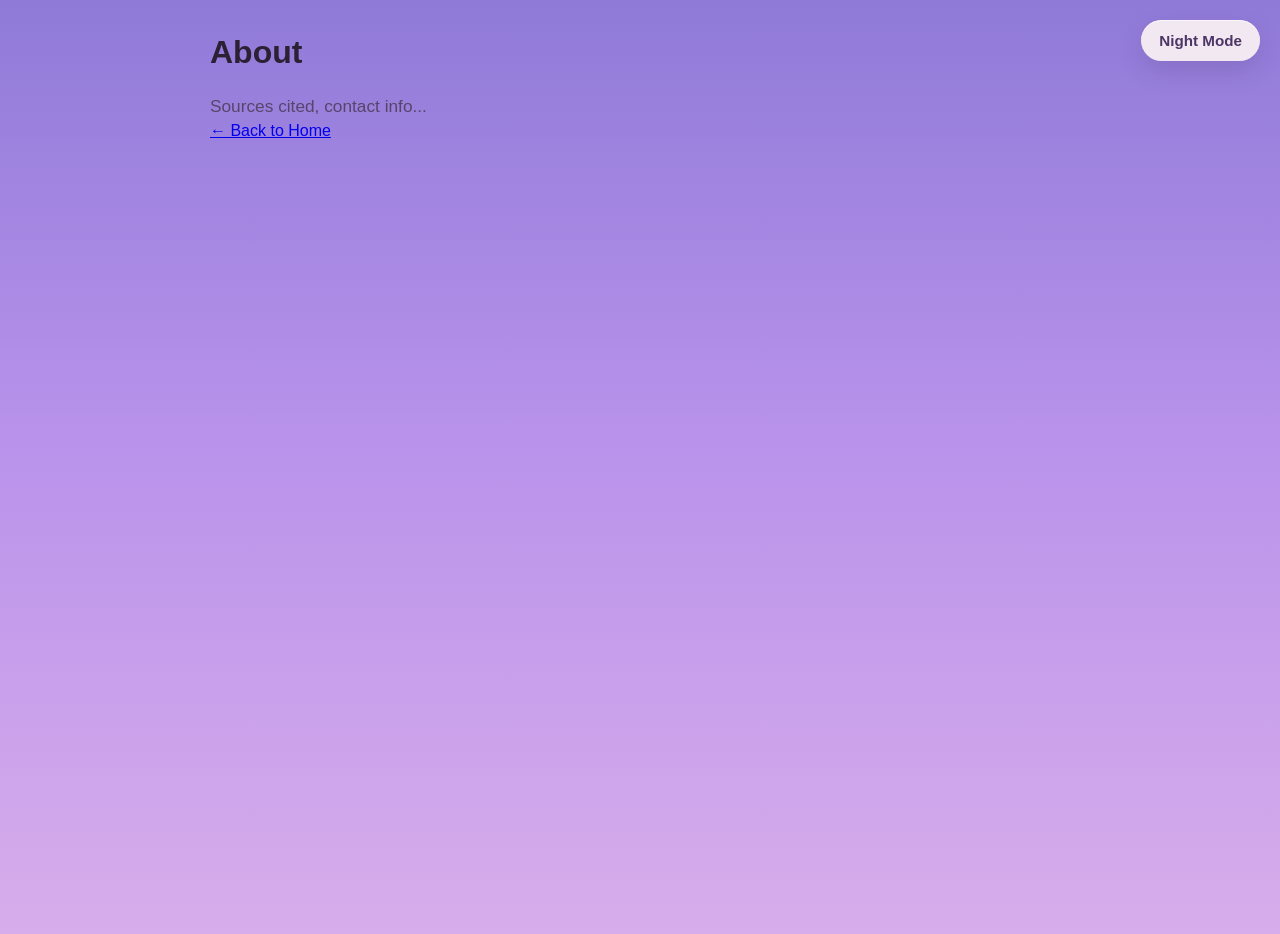
==== about.html @ ddb1891a "Add files via upload" ====
<!DOCTYPE html>
<html lang="en">

<head>
  <meta charset="UTF-8">
  <meta name="viewport" content="width=device-width, initial-scale=1.0">
  <title>About| Plot and Potion</title>

  <link rel="stylesheet" href="style.css">
</head>

<body class="about-page">

<div class="bg-scene">
  <div class="sky"></div>
  <div class="horizon"></div>
  <div class="water"></div>
</div>

<div class="main-content">

<h1>About</h1>

<p>
Sources cited, contact info...
</p>

<a href="index.html">← Back to Home</a>

<!-- ================================
DAY / NIGHT TOGGLE
================================= -->

  <button class="day-night-toggle" id="dayNightToggle" type="button" aria-pressed="false">
    Night Mode
  </button>

</div>

  <!-- ================================
  JAVASCRIPT
  ================================= -->

<script src="script.js"></script>


</body>
</html>
---- style.css ----
/* ================================
   GLOBAL
================================ */

* {
  box-sizing: border-box;
}

html {
  scroll-behavior: smooth;
}

body {
  margin: 0;
  min-height: 100vh;
  position: relative;
  font-family: "Trebuchet MS", "Gill Sans", "Segoe UI", sans-serif;
  background: linear-gradient(180deg, #8f7ad8 0%, #b892eb 46%, #d8adeb 100%);
  color: #2b2135;
  transition:
    background 10s ease-in-out,
    color 10s ease-in-out;
}

#page-clip {
  overflow-x: clip;
}

body.night {
  background: linear-gradient(180deg, #201b43 0%, #3c2a63 42%, #6a4177 100%);
}

::selection {
  background: rgba(121, 82, 188, 0.22);
}

.intro-overlay {
  position: fixed;
  inset: 0;
  z-index: 9999;
  backdrop-filter: blur(24px) brightness(0.7) saturate(1.3);
  -webkit-backdrop-filter: blur(24px) brightness(0.7) saturate(1.3);
  background: rgba(60, 30, 90, 0.55);
  display: flex;
  flex-direction: column;
  align-items: center;
  justify-content: center;
  cursor: pointer;
  transition: opacity 3.5s ease;
}

body.intro-seen .intro-overlay {
  display: none;
}

.intro-overlay .enter-hint {
  color: rgba(255, 245, 255, 0.88);
  font-family: "Trebuchet MS", "Gill Sans", "Segoe UI", sans-serif;
  font-size: 1.1rem;
  letter-spacing: 0.18em;
  text-transform: uppercase;
  margin-top: 18px;
  animation: hintPulse 2.2s ease-in-out infinite;
  pointer-events: none;
  text-shadow: 0 0 18px rgba(200, 160, 255, 0.6);
}

@keyframes hintPulse {
  0%, 100% { opacity: 0.5; }
  50% { opacity: 1; }
}

.intro-overlay.cleared {
  opacity: 0;
  pointer-events: none;
}


/* ================================
   BACKGROUND LAYERS
================================ */

.cloud-layer {
  position: fixed;
  inset: 0;
  pointer-events: none;
  overflow: hidden;
  transition:
    opacity 3.5s ease-in-out,
    filter 3.5s ease-in-out,
    transform 0.6s ease-in-out;
}

.cloud-layer-back {
  z-index: 1;
}

.cloud-layer-mid {
  z-index: 3;
}

.cloud-layer-front {
  z-index: 5;
}

.sky-birds {
  position: fixed;
  inset: 0;
  pointer-events: none;
  overflow: hidden;
  transition: opacity 1.5s ease;
}

.sky-birds-far {
  z-index: 2;
}

.sky-birds-close {
  z-index: 6;
}

/* ================================
   CLOUDS
================================ */

.cloud {
  position: absolute;
  opacity: 0.9;
  will-change: transform;
  --drift-y-start: 0px;
  --drift-y-end: 0px;
  animation-name: cloudDrift;
  animation-timing-function: linear;
  animation-iteration-count: infinite;
  transition:
    opacity 2.4s ease-in-out,
    filter 2.8s ease-in-out;
}

/* foreground */
.cloud1 {
  width: 520px;
  top: 95px;
  animation-duration: 190s;
  animation-delay: -78s;
  --drift-y-start: -5px;
  --drift-y-end: 7px;
  opacity: 0.95;
  filter: blur(0px);
}

.cloud4 {
  width: 360px;
  top: 560px;
  animation-duration: 205s;
  animation-delay: -18s;
  --drift-y-start: 6px;
  --drift-y-end: -5px;
  opacity: 0.92;
  filter: blur(0px);
}

.cloud10 {
  width: 330px;
  top: 640px;
  animation-duration: 210s;
  animation-delay: -122s;
  --drift-y-start: 5px;
  --drift-y-end: -4px;
  opacity: 0.9;
  filter: blur(0px);
}

/* midground */
.cloud2 {
  width: 390px;
  top: 220px;
  animation-duration: 220s;
  animation-delay: -42s;
  --drift-y-start: 5px;
  --drift-y-end: -8px;
  opacity: 0.65;
  filter: blur(2px);
}

.cloud5 {
  width: 430px;
  top: 150px;
  animation-duration: 225s;
  animation-delay: -132s;
  --drift-y-start: -4px;
  --drift-y-end: 9px;
  opacity: 0.62;
  filter: blur(2px);
}

.cloud7 {
  width: 400px;
  top: 110px;
  animation-duration: 230s;
  animation-delay: -8s;
  --drift-y-start: -5px;
  --drift-y-end: 8px;
  opacity: 0.6;
  filter: blur(2px);
}

.cloud11 {
  width: 370px;
  top: 260px;
  animation-duration: 235s;
  animation-delay: -176s;
  --drift-y-start: -3px;
  --drift-y-end: 8px;
  opacity: 0.58;
  filter: blur(2px);
}

/* background */
.cloud3 {
  width: 340px;
  top: 390px;
  animation-duration: 260s;
  animation-delay: -24s;
  --drift-y-start: -14px;
  --drift-y-end: 12px;
  opacity: 0.34;
  filter: blur(4px);
}

.cloud6 {
  width: 300px;
  top: 330px;
  animation-duration: 270s;
  animation-delay: -96s;
  --drift-y-start: 10px;
  --drift-y-end: -12px;
  opacity: 0.28;
  filter: blur(5px);
}

.cloud8 {
  width: 280px;
  top: 250px;
  animation-duration: 255s;
  animation-delay: -156s;
  --drift-y-start: 9px;
  --drift-y-end: -10px;
  opacity: 0.32;
  filter: blur(4px);
}

.cloud9 {
  width: 360px;
  top: 500px;
  animation-duration: 275s;
  animation-delay: -208s;
  --drift-y-start: -12px;
  --drift-y-end: 10px;
  opacity: 0.26;
  filter: blur(5px);
}

.cloud12 {
  width: 260px;
  top: 420px;
  animation-duration: 250s;
  animation-delay: -64s;
  --drift-y-start: 12px;
  --drift-y-end: -13px;
  opacity: 0.3;
  filter: blur(4px);
}

@keyframes cloudDrift {
  from {
    transform: translateX(-140vw) translateY(var(--drift-y-start));
  }
  to {
    transform: translateX(140vw) translateY(var(--drift-y-end));
  }
}

body.night .cloud-layer {
  opacity: 0.34;
  filter: blur(8px) saturate(0.82) brightness(0.82);
  transform: scale(1.03);
}

body.ready:not(.night) .cloud-layer {
  animation: cloudsReturn 2s cubic-bezier(.2, 1.1, .3, 1);
}

@keyframes cloudsReturn {
  0% {
    opacity: 0.34;
    filter: blur(8px) saturate(0.82) brightness(0.82);
    transform: translateY(40px) scale(1.03);
  }
  55% {
    opacity: 0.72;
    filter: blur(3px) saturate(0.94) brightness(0.92);
    transform: translateY(-8px) scale(1.015);
  }
  100% {
    opacity: 1;
    filter: blur(0) saturate(1) brightness(1);
    transform: translateY(0) scale(1);
  }
}

/* ================================
   BIRDS
================================ */

.bird {
  position: absolute;
  width: 120px;
  height: 70px;
}

.bird img {
  position: absolute;
  inset: 0;
  width: 100%;
  height: 100%;
  object-fit: contain;
  display: none;
}

.bird img.active {
  display: block;
}

.bird-close {
  left: -160px;
  width: 26px;
  height: 16px;
  animation: flyClose 24s linear infinite;
  z-index: 3;
  opacity: 0.95;
}

.bird-flock {
  position: absolute;
  top: 430px;
  left: -140px;
  width: 70px;
  height: 36px;
  animation: flyFlock 36s linear infinite;
}

.bird-far {
  width: 20px;
  height: 12px;
  opacity: 0.55;
  filter: brightness(0) blur(1px);
}

.bird-far-1 {
  top: 0;
  left: 22px;
}

.bird-far-2 {
  top: 16px;
  left: 40px;
}

.bird-far-3 {
  top: 16px;
  left: 4px;
}

.bird-flock-distant {
  top: 300px;
  left: -200px;
  animation: flyFlock 48s linear infinite;
}

.bird-far2 {
  width: 12px;
  height: 7px;
  opacity: 0.45;
  filter: brightness(0) blur(1.4px);
}

.bird-far2-1 {
  top: 0;
  left: 12px;
}

.bird-far2-2 {
  top: 10px;
  left: 22px;
}

.bird-far2-3 {
  top: 10px;
  left: 2px;
}

@keyframes flyClose {
  0% {
    transform: translateX(0) translateY(0) scaleX(1);
  }
  25% {
    transform: translateX(35vw) translateY(-8px) scaleX(1);
  }
  50% {
    transform: translateX(70vw) translateY(6px) scaleX(1);
  }
  100% {
    transform: translateX(120vw) translateY(-4px) scaleX(1);
  }
}

@keyframes flyFlock {
  0% {
    transform: translateX(0) translateY(0);
  }
  50% {
    transform: translateX(60vw) translateY(-8px);
  }
  100% {
    transform: translateX(120vw) translateY(4px);
  }
}

body.night .sky-birds {
  opacity: 0;
  transition: opacity 0.4s ease;
}

/* ================================
   NIGHT BALLOON
================================ */

.night-balloon-wrap{
  position: fixed;
  bottom: -200px;
  left: 15%;
  width: 110px;
  pointer-events: none;
  z-index: 2;
  display: none;

  animation: balloonFloat 70s linear infinite;
}

body.night .night-balloon-wrap{
  display: block;
}

.night-balloon,
.night-balloon-lights{
  position: absolute;
  left: 0;
  bottom: 0;
  width: 100%;
  height: auto;
}

.night-balloon{
  opacity: 0.72;
}

.night-balloon-lights{
  opacity: 0.9;
  animation:
  balloonLightsFlicker 1.6s ease-in-out infinite,
  balloonLightsTwinkle .32s steps(2) infinite;

  filter: drop-shadow(0 0 5px rgba(255,220,150,0.35));
}

@keyframes balloonFloat{

  0%{ transform: translateY(0) translateX(0); }

  25%{ transform: translateY(-25vh) translateX(10px); }

  50%{ transform: translateY(-50vh) translateX(-8px); }

  75%{ transform: translateY(-75vh) translateX(12px); }

  100%{ transform: translateY(-120vh) translateX(-5px); }

}

@keyframes balloonLightsFlicker{

  0%{
    opacity:.5;
    filter: drop-shadow(0 0 3px rgba(255,210,140,.2));
  }

  20%{
    opacity:.95;
    filter: drop-shadow(0 0 12px rgba(255,235,180,.6));
  }

  40%{
    opacity:.65;
    filter: drop-shadow(0 0 5px rgba(255,215,150,.3));
  }

  60%{
    opacity:1;
    filter: drop-shadow(0 0 16px rgba(255,240,200,.75));
  }

  80%{
    opacity:.7;
    filter: drop-shadow(0 0 7px rgba(255,220,150,.4));
  }

  100%{
    opacity:.9;
    filter: drop-shadow(0 0 14px rgba(255,235,180,.65));
  }
}

@keyframes balloonLightsTwinkle{
  0%{
    transform: translateZ(0);
    opacity: .82;
  }

  25%{
    opacity: .96;
  }

  50%{
    opacity: .72;
  }

  75%{
    opacity: 1;
  }

  100%{
    opacity: .88;
  }
}

/* ================================
   STARS
================================ */

.sky-particles {
  position: fixed;
  inset: 0;
  pointer-events: none;
  z-index: 1;
  opacity: 0;
  overflow: hidden;
  transform: translateY(0) scale(1);
  transition:
    opacity 1.2s ease,
    transform 1.2s ease;
}

.sky-particles::before,
.sky-particles::after {
  content: "";
  position: absolute;
  inset: -20%;
  background-repeat: repeat;
}

.sky-particles::before {
  background-image:
    radial-gradient(circle, rgba(255, 214, 245, 0.95) 1.5px, transparent 2px),
    radial-gradient(circle, rgba(255, 255, 255, 0.75) 1px, transparent 1.6px),
    radial-gradient(circle, rgba(255, 190, 235, 0.55) 2px, transparent 2.8px);
  background-size: 180px 180px, 240px 240px, 320px 320px;
  background-position: 0 0, 40px 70px, 120px 30px;
  animation: particleFloat 70s linear infinite;
}

.sky-particles::after {
  background-image:
    radial-gradient(circle, rgba(255, 255, 255, 0.4) 1px, transparent 1.7px),
    radial-gradient(circle, rgba(255, 210, 245, 0.45) 1.4px, transparent 2px);
  background-size: 260px 260px, 360px 360px;
  background-position: 60px 20px, 180px 120px;
  animation: particleFloat 110s linear infinite;
  opacity: 0.8;
}

body.night .sky-particles {
  opacity: 1;
  transform: translateY(0) scale(1);
  animation: starsSettle 0.8s cubic-bezier(.34, 1.56, .64, 1) both;
}

body.ready:not(.night) .sky-particles {
  animation: starsExit 0.55s cubic-bezier(.55, .06, .68, .19) forwards;
}

@keyframes particleFloat {
  from {
    transform: translateY(0);
  }
  to {
    transform: translateY(-120px);
  }
}

@keyframes starsSettle {
  0% {
    opacity: 0;
    transform: translateY(120px) scale(0.9);
  }
  70% {
    opacity: 1;
    transform: translateY(-18px) scale(1.03);
  }
  100% {
    opacity: 1;
    transform: translateY(0) scale(1);
  }
}

@keyframes starsExit {
  0% {
    opacity: 1;
    transform: translateY(0) scale(1);
  }
  35% {
    opacity: 1;
    transform: translateY(-14px) scale(1.02);
  }
  100% {
    opacity: 0;
    transform: translateY(95px) scale(0.94);
  }
}

/* ================================
   MOON
================================ */

.moon {
  position: fixed;
  right: 300px;
  bottom: -200px;
  width: 135px;
  z-index: 1;
  pointer-events: none;
  opacity: 0;
  transform: translateY(180px);
  filter:
    drop-shadow(0 0 25px rgba(255, 235, 180, 0.35))
    drop-shadow(0 0 60px rgba(255, 200, 120, 0.15));
}

body.night .moon {
  opacity: 1;
  animation:
    moonRise 0.85s cubic-bezier(.34, 1.56, .64, 1) both,
    moonFloat 10s ease-in-out infinite alternate 0.9s;
}

body.ready:not(.night) .moon {
  animation: moonDrop 0.55s cubic-bezier(.55, .06, .68, .19) forwards;
}

@keyframes moonRise {
  0% {
    opacity: 0;
    transform: translateY(240px);
  }
  72% {
    opacity: 1;
    transform: translateY(-942px);
  }
  100% {
    opacity: 1;
    transform: translateY(-950px);
  }
}

@keyframes moonDrop {
  0% {
    opacity: 1;
    transform: translateY(-950px);
  }
  30% {
    opacity: 1;
    transform: translateY(-968px);
  }
  100% {
    opacity: 0;
    transform: translateY(220px);
  }
}

@keyframes moonFloat {
  from {
    transform: translateY(-950px) translateX(0);
  }
  to {
    transform: translateY(-942px) translateX(6px);
  }
}

/* ================================
   FIREFLIES
================================ */

.fireflies {
  position: fixed;
  inset: 0;
  pointer-events: none;
  z-index: 7;
  opacity: 0;
  transition: opacity 2s ease-in-out;
}

body.night .fireflies {
  opacity: 1;
}

.firefly {
  position: absolute;
  width: 4px;
  height: 4px;
  border-radius: 50%;
  background: rgba(255, 255, 180, 0.9);
  filter: drop-shadow(0 0 4px rgba(255, 255, 140, 0.8))
          drop-shadow(0 0 10px rgba(200, 255, 100, 0.5));
  animation: fireflyFloat var(--fly-duration) ease-in-out infinite,
             fireflyBlink var(--blink-duration) ease-in-out infinite;
}

@keyframes fireflyFloat {
  0%   { transform: translate(0, 0); }
  25%  { transform: translate(var(--dx1), var(--dy1)); }
  50%  { transform: translate(var(--dx2), var(--dy2)); }
  75%  { transform: translate(var(--dx3), var(--dy3)); }
  100% { transform: translate(0, 0); }
}

@keyframes fireflyBlink {
  0%, 100% { opacity: 0.1; }
  50%       { opacity: 1; }
}


/* ================================
   TOGGLE
================================ */

.day-night-toggle {
  position: fixed;
  top: 20px;
  right: 20px;
  z-index: 20;
  border: none;
  border-radius: 999px;
  padding: 12px 18px;
  font-size: 0.95rem;
  font-weight: 700;
  cursor: pointer;
  color: #4d3565;
  background: rgba(255, 248, 244, 0.88);
  box-shadow:
    0 10px 24px rgba(58, 36, 78, 0.15),
    inset 0 1px 0 rgba(255, 255, 255, 0.7);
  backdrop-filter: blur(6px);
  transition:
    transform 0.2s ease,
    background 0.4s ease,
    color 0.4s ease,
    box-shadow 0.4s ease;
}

.day-night-toggle:hover {
  transform: translateY(-2px);
}

body.night .day-night-toggle {
  background: rgba(52, 40, 84, 0.88);
  color: #f7e8ff;
  box-shadow:
    0 10px 24px rgba(10, 8, 20, 0.35),
    inset 0 1px 0 rgba(255, 255, 255, 0.08);
}

/* ================================
   MAIN LAYOUT
================================ */

.hero,
.main-content {
  position: relative;
  z-index: 10;
}

.hero {
  width: min(1680px, calc(100% - 80px));
  min-height: 160vh;
  margin: 0 auto;
  padding: 0 20px;
  position: relative;
  text-align: center;
}

.main-content {
  width: min(860px, calc(100% - 36px));
  margin: 34px auto 80px;
}

.hero-title-zone {
  position: absolute;
  top: 0;
  left: 0;
  z-index: 10;
  width: min(900px, 78vw);
}

.title-gif {
  display: block;
  width: min(900px, 78vw);
  height: auto;
  pointer-events: none;
  user-select: none;
}

.title-night {
  display: none;
}

body.night .title-day {
  display: none;
}

body.night .title-night {
  display: block;
}

/* ================================
   SUBTITLE
================================ */

.subtitle {
  position: absolute;
  top: 95%;
  left: 100px;
  margin-top: -500px;
  font-size: 1.2rem;
  letter-spacing: 0.08em;
  color: rgba(60,40,80,0.85);
  opacity: 0;
  animation:
    subtitleFade 2s ease 3.5s forwards,
    textBob 4s ease-in-out infinite 6s;
  will-change: transform;
}

body.night .subtitle {
  color: rgba(255,235,255,0.85);
}

/* ================================
   SIGNATURE
================================ */

.signature {
  position: absolute;
  top: 98%;
  left: 115px;
  margin-top: -500px;
  font-size: 1rem;
  letter-spacing: 0.08em;
  color: rgba(60,40,80,0.85);
  opacity: 0;
  animation:
    signatureFade 2s ease 5s forwards,
    textBob 4s ease-in-out infinite 6s;
  will-change: transform;
}

body.night .signature {
  color: rgba(255,235,255,0.85);
}

/* ================================
   KEYFRAMES
================================ */

@keyframes subtitleFade {
  from { opacity: 0; }
  to   { opacity: 1; }
}

@keyframes signatureFade {
  from { opacity: 0; }
  to   { opacity: 1; }
}

@keyframes textBob {
  0%, 100% { transform: translateY(0); }
  50%      { transform: translateY(4px); }
}

/* =================================
SCROLL PROMPT
================================= */

.scroll-prompt {
  position: fixed;
  left: 50%;
  bottom: 42px;
  transform: translateX(-50%);
  z-index: 14;
  display: flex;
  flex-direction: column;
  align-items: center;
  gap: 6px;
  color: rgba(255, 248, 244, 0.95);
  font-size: 1.05rem;
  font-weight: 700;
  letter-spacing: 0.03em;
  text-shadow: 0 4px 12px rgba(60, 34, 78, 0.22);
  opacity: 0;
  animation: promptFadeIn 1.4s ease 4s forwards,
           promptBob 2.2s ease-in-out infinite 5.4s;
  pointer-events: none;
}

.scroll-prompt.hidden {
  opacity: 0 !important;
  transition: opacity 0.35s ease;
  animation: none;
}

.scroll-arrow {
  font-size: 1.5rem;
  line-height: 1;
}

@keyframes promptFadeIn {
  from {
    opacity: 0;
    transform: translateX(-50%) translateY(10px);
  }
  to {
    opacity: 1;
    transform: translateX(-50%) translateY(0);
  }
}

@keyframes promptBob {
  0%,100% {
    transform: translateX(-50%) translateY(0);
  }
  50% {
    transform: translateX(-50%) translateY(8px);
  }
}

/* ================================
   CARDS
================================ */

.card-grid {
  display: grid;
  grid-template-columns: repeat(3, minmax(0, 1fr));
  gap: 34px 48px;
  width: min(1500px, 100%);
  margin: 0 auto;
  padding-top: 210px;
}

.cards-section {
  position: relative;
  z-index: 20;
  width: min(1680px, calc(100% - 80px));
  margin: 0 auto;
  padding: 24px 20px 40px;
}

.card {
  text-decoration: none;
  color: #fff8ef;
  height: 300px;
  padding: 26px 22px;
  border-radius: 30px;
  position: relative;
  isolation: isolate;
  display: flex;
  flex-direction: column;
  align-items: center;
  justify-content: center;
  gap: 10px;
  text-align: center;
  cursor: pointer;
  overflow: hidden;
  border: 2px solid rgba(255, 255, 255, 0.22);
  box-shadow:
    0 26px 40px rgba(73, 45, 92, 0.22),
    0 10px 18px rgba(73, 45, 92, 0.14),
    inset 0 2px 0 rgba(255, 255, 255, 0.35),
    inset 0 -14px 24px rgba(61, 28, 83, 0.18);
  transition:
    transform 0.28s ease,
    box-shadow 0.28s ease,
    filter 0.28s ease;
  animation: cardBob 7s ease-in-out infinite;
}

.card::before {
  content: "";
  position: absolute;
  inset: 10px;
  border-radius: 22px;
  background:
    linear-gradient(
      180deg,
      rgba(255, 255, 255, 0.22) 0%,
      rgba(255, 255, 255, 0.08) 28%,
      rgba(255, 255, 255, 0) 48%
    );
  pointer-events: none;
  z-index: 1;
}

.card::after {
  content: "";
  position: absolute;
  inset: 0;
  border-radius: 30px;
  background: var(--card-fill);
  z-index: 0;
}

.card:hover {
  transform: translateY(-12px) scale(1.03) rotateX(4deg);
  animation-play-state: paused;
  box-shadow:
    0 34px 52px rgba(73, 45, 92, 0.28),
    0 14px 24px rgba(73, 45, 92, 0.16),
    inset 0 2px 0 rgba(255, 255, 255, 0.4),
    inset 0 -16px 28px rgba(61, 28, 83, 0.22);
  filter: brightness(1.04) saturate(1.03);
}

@keyframes cardBob {
  0%,
  100% {
    transform: translateY(0);
  }
  50% {
    transform: translateY(-10px);
  }
}

/* ================================
   PROJECTS MENU GIF
================================ */

.projects-menu{
  animation: floatMenu 6s ease-in-out infinite;
  display:block;
  margin:0 auto -450px auto;
  width:420px;
  max-width:80vw;
  height:auto;
  pointer-events:none;
}

@keyframes floatMenu{
  0%,100%{ transform:translateY(0); }
  50%{ transform:translateY(-6px); }
}

/* ================================
   DAY MODE CARD COLORS
================================ */

.card-far-left {
  --card-fill: transparent;
}
.card-inner-left {
  --card-fill: transparent;
}

.card-middle {
  --card-fill: transparent;
}

.card-inner-right {
  --card-fill: transparent;
}

.card-far-right {
  --card-fill: transparent;
}

/* ================================
   NIGHT MODE CARD COLORS
================================ */

body.night .card-far-left {
  --card-fill: transparent;
}

body.night .card-inner-left {
  --card-fill: transparent;
}

body.night .card-middle {
  --card-fill: transparent;
}

body.night .card-inner-right {
  --card-fill: transparent;
}

body.night .card-far-right {
  --card-fill: transparent;
}

/* ================================
   ICONS / TEXT
================================ */

.icon{
  position: relative;
  z-index: 2;
  width: 100%;
  height: 120px;
  margin-bottom: 6px;
  display: flex;
  align-items: center;
  justify-content: center;
  filter: drop-shadow(0 4px 10px rgba(70, 47, 87, 0.18));
  top: 0.5px;
  overflow: visible;
}

.card .icon {
  transition:
    opacity 0.12s ease,
    transform 0.12s ease,
    filter 0.2s ease;
}

.card:hover .icon {
  opacity: 0;
  transform: translateY(-8px) scale(0.96);
}

.icon img{
  display: block;
  height: auto;
  object-fit: contain;
  image-rendering: auto;
  -ms-interpolation-mode: bicubic;
  transform: translateZ(0);
}

.heart-icon{
  width: 180px;
}

.book-icon{
  width: 200px;
}

.compass-icon{
  width: 152px;
}

.notepad-icon{
  width: 190px;
}

.controller-icon{
  width: 200px;
}

.soon-icon{
  width: 290px;
}


.card h3 {
  position: relative;
  z-index: 2;
  margin: 0;
  max-width: 12ch;
  font-size: 2.5rem;
  line-height: 1.15;
  font-weight: 700;
  letter-spacing: 0.02em;
  text-shadow: 0 2px 10px rgba(35, 20, 42, 0.16);
  top: 0.5px;
}

.card-description {
  position: absolute;
  z-index: 2;
  top: 50%;
  left: 50%;
  width: 80%;
  margin: 0;
  font-size: 1.2rem;
  line-height: 1.35;
  color: #fff8ef;
  opacity: 0;
  transform: translate(-50%, -45%);
  transition:
    opacity 0.18s ease 0.05s,
    transform 0.18s ease 0.05s;
  pointer-events: none;
}

.card:hover .card-description {
  opacity: 1;
  transform: translate(-50%, -50%);
}

.card:hover .icon,
.card:hover h3 {
  opacity: 0;
  transform: translateY(-8px);
}

.icon,
.card h3 {
  transition:
    opacity 0.12s ease,
    transform 0.12s ease;
}

/* ================================
   CONTENT PANELS
================================ */

.section {
  display: none;
  padding: 30px 28px;
  border-radius: 34px;
  background: rgba(255, 247, 238, 0.68);
  border: 3px solid rgba(105, 84, 122, 0.22);
  box-shadow:
    0 16px 38px rgba(74, 49, 94, 0.12),
    inset 0 1px 0 rgba(255, 255, 255, 0.55);
  backdrop-filter: blur(6px);
}

.section.active {
  display: block;
  animation: sectionFade 0.35s ease;
}

@keyframes sectionFade {
  from {
    opacity: 0;
    transform: translateY(8px);
  }
  to {
    opacity: 1;
    transform: translateY(0);
  }
}

h2 {
  margin: 0 0 10px;
  color: #453256;
  font-size: clamp(1.9rem, 3vw, 2.4rem);
  font-weight: 700;
  letter-spacing: 0.02em;
}

p {
  margin: 0;
  color: #58456a;
  font-size: 1.08rem;
  line-height: 1.7;
}

/* ================================
   NIGHT TEXT / PANELS
================================ */

body.night .hero h1,
body.night h2 {
  color: #f7e8ff;
  transition: color 1.8s ease-in-out;
}

body.night p {
  color: #f2dff5;
  transition: color 1.8s ease-in-out;
}

body.night .section {
  background: rgba(46, 34, 73, 0.55);
  border-color: rgba(232, 214, 255, 0.12);
  box-shadow:
    0 16px 38px rgba(16, 12, 32, 0.24),
    inset 0 1px 0 rgba(255, 255, 255, 0.06);
  transition:
    background 1.8s ease-in-out,
    border-color 1.8s ease-in-out,
    box-shadow 1.8s ease-in-out;
}

body.night .card {
  border: 2px solid rgba(255, 255, 255, 0.14);
  box-shadow:
    0 20px 42px rgba(10, 8, 20, 0.42),
    0 0 22px rgba(151, 120, 255, 0.16),
    inset 0 2px 0 rgba(255, 255, 255, 0.08),
    inset 0 -14px 24px rgba(8, 6, 18, 0.28);
}

/* ================================
   RESPONSIVE
================================ */

@media (max-width: 640px) {
  .hero {
    padding-top: 28px;
  }

  .card-grid {
    grid-template-columns: 1fr;
    gap: 18px;
  }

  .card {
    min-height: 160px;
    border-radius: 32px;
  }

  .section {
    padding: 24px 20px;
    border-radius: 28px;
  }

  .moon {
    right: 30px;
    width: 120px;
  }
}
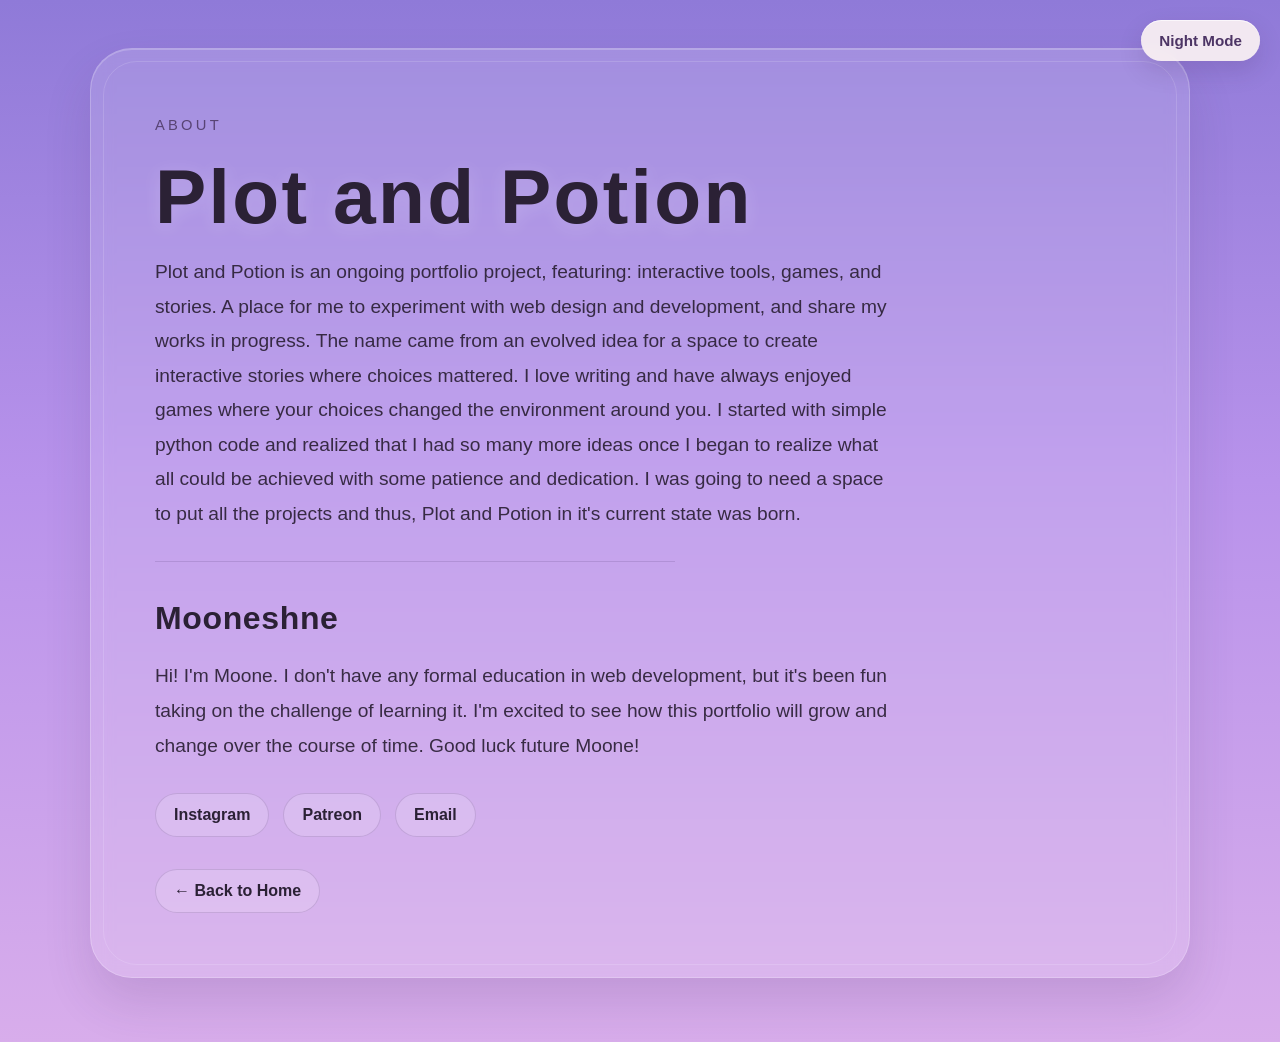
==== commit 0cd2f7fa: "Add files via upload changed card color, text color, variation for day and night mode. changed conte" ====
--- a/about.html
+++ b/about.html
@@ -17,19 +17,41 @@
   <div class="water"></div>
 </div>
 
-<div class="main-content">
+<div class="main-content about-layout">
 
-<h1>About</h1>
+  <section class="about-card">
+    <p class="about-eyebrow">About</p>
 
-<p>
-Sources cited, contact info...
-</p>
+    <h1 class="about-title">Plot and Potion</h1>
 
-<a href="index.html">← Back to Home</a>
+    <p class="about-description">
+      Plot and Potion is an ongoing portfolio project, featuring: interactive tools, games, and stories. A place for me to experiment with web design and development, and share my works in progress.
+      The name came from an evolved idea for a space to create interactive stories where choices mattered. I love writing and have always enjoyed games where your choices changed the environment around you.
+      I started with simple python code and realized that I had so many more ideas once I began to realize what all could be achieved with some patience and dedication. I was going to need a space to put all 
+      the projects and thus, Plot and Potion in it's current state was born.
+    </p>
 
-<!-- ================================
-DAY / NIGHT TOGGLE
-================================= -->
+    <div class="about-divider"></div>
+
+    <h2 class="about-subtitle">Mooneshne</h2>
+
+    <p class="about-description">
+      Hi! I'm Moone. I don't have any formal education in web development, but it's been fun taking on the challenge of learning it. I'm excited to see how this portfolio will grow and change over the course of time.
+      Good luck future Moone!
+    </p>
+
+    <div class="about-links">
+      <a href="https://instagram.com/" target="_blank" rel="noopener noreferrer">Instagram</a>
+      <a href="https://patreon.com/" target="_blank" rel="noopener noreferrer">Patreon</a>
+      <a href="mailto:dnd3lion@gmail.com">Email</a>
+    </div>
+
+    <a href="index.html" class="about-home-link">← Back to Home</a>
+  </section>
+
+  <!-- ================================
+  DAY / NIGHT TOGGLE
+  ================================= -->
 
   <button class="day-night-toggle" id="dayNightToggle" type="button" aria-pressed="false">
     Night Mode
--- a/style.css
+++ b/style.css
@@ -66,15 +66,20 @@
 }
 
 @keyframes hintPulse {
-  0%, 100% { opacity: 0.5; }
-  50% { opacity: 1; }
+  0%,
+  100% {
+    opacity: 0.5;
+  }
+
+  50% {
+    opacity: 1;
+  }
 }
 
 .intro-overlay.cleared {
   opacity: 0;
   pointer-events: none;
 }
-
 
 /* ================================
    BACKGROUND LAYERS
@@ -276,6 +281,7 @@
   from {
     transform: translateX(-140vw) translateY(var(--drift-y-start));
   }
+
   to {
     transform: translateX(140vw) translateY(var(--drift-y-end));
   }
@@ -288,7 +294,7 @@
 }
 
 body.ready:not(.night) .cloud-layer {
-  animation: cloudsReturn 2s cubic-bezier(.2, 1.1, .3, 1);
+  animation: cloudsReturn 2s cubic-bezier(0.2, 1.1, 0.3, 1);
 }
 
 @keyframes cloudsReturn {
@@ -297,11 +303,13 @@
     filter: blur(8px) saturate(0.82) brightness(0.82);
     transform: translateY(40px) scale(1.03);
   }
+
   55% {
     opacity: 0.72;
     filter: blur(3px) saturate(0.94) brightness(0.92);
     transform: translateY(-8px) scale(1.015);
   }
+
   100% {
     opacity: 1;
     filter: blur(0) saturate(1) brightness(1);
@@ -404,12 +412,15 @@
   0% {
     transform: translateX(0) translateY(0) scaleX(1);
   }
+
   25% {
     transform: translateX(35vw) translateY(-8px) scaleX(1);
   }
+
   50% {
     transform: translateX(70vw) translateY(6px) scaleX(1);
   }
+
   100% {
     transform: translateX(120vw) translateY(-4px) scaleX(1);
   }
@@ -419,9 +430,11 @@
   0% {
     transform: translateX(0) translateY(0);
   }
+
   50% {
     transform: translateX(60vw) translateY(-8px);
   }
+
   100% {
     transform: translateX(120vw) translateY(4px);
   }
@@ -436,7 +449,7 @@
    NIGHT BALLOON
 ================================ */
 
-.night-balloon-wrap{
+.night-balloon-wrap {
   position: fixed;
   bottom: -200px;
   left: 15%;
@@ -448,12 +461,12 @@
   animation: balloonFloat 70s linear infinite;
 }
 
-body.night .night-balloon-wrap{
+body.night .night-balloon-wrap {
   display: block;
 }
 
 .night-balloon,
-.night-balloon-lights{
+.night-balloon-lights {
   position: absolute;
   left: 0;
   bottom: 0;
@@ -461,86 +474,93 @@
   height: auto;
 }
 
-.night-balloon{
+.night-balloon {
   opacity: 0.72;
 }
 
-.night-balloon-lights{
+.night-balloon-lights {
   opacity: 0.9;
   animation:
-  balloonLightsFlicker 1.6s ease-in-out infinite,
-  balloonLightsTwinkle .32s steps(2) infinite;
-
-  filter: drop-shadow(0 0 5px rgba(255,220,150,0.35));
-}
-
-@keyframes balloonFloat{
-
-  0%{ transform: translateY(0) translateX(0); }
-
-  25%{ transform: translateY(-25vh) translateX(10px); }
-
-  50%{ transform: translateY(-50vh) translateX(-8px); }
-
-  75%{ transform: translateY(-75vh) translateX(12px); }
-
-  100%{ transform: translateY(-120vh) translateX(-5px); }
-
-}
-
-@keyframes balloonLightsFlicker{
-
-  0%{
-    opacity:.5;
-    filter: drop-shadow(0 0 3px rgba(255,210,140,.2));
-  }
-
-  20%{
-    opacity:.95;
-    filter: drop-shadow(0 0 12px rgba(255,235,180,.6));
-  }
-
-  40%{
-    opacity:.65;
-    filter: drop-shadow(0 0 5px rgba(255,215,150,.3));
-  }
-
-  60%{
-    opacity:1;
-    filter: drop-shadow(0 0 16px rgba(255,240,200,.75));
-  }
-
-  80%{
-    opacity:.7;
-    filter: drop-shadow(0 0 7px rgba(255,220,150,.4));
-  }
-
-  100%{
-    opacity:.9;
-    filter: drop-shadow(0 0 14px rgba(255,235,180,.65));
-  }
-}
-
-@keyframes balloonLightsTwinkle{
-  0%{
+    balloonLightsFlicker 1.6s ease-in-out infinite,
+    balloonLightsTwinkle 0.32s steps(2) infinite;
+
+  filter: drop-shadow(0 0 5px rgba(255, 220, 150, 0.35));
+}
+
+@keyframes balloonFloat {
+  0% {
+    transform: translateY(0) translateX(0);
+  }
+
+  25% {
+    transform: translateY(-25vh) translateX(10px);
+  }
+
+  50% {
+    transform: translateY(-50vh) translateX(-8px);
+  }
+
+  75% {
+    transform: translateY(-75vh) translateX(12px);
+  }
+
+  100% {
+    transform: translateY(-120vh) translateX(-5px);
+  }
+}
+
+@keyframes balloonLightsFlicker {
+  0% {
+    opacity: 0.5;
+    filter: drop-shadow(0 0 3px rgba(255, 210, 140, 0.2));
+  }
+
+  20% {
+    opacity: 0.95;
+    filter: drop-shadow(0 0 12px rgba(255, 235, 180, 0.6));
+  }
+
+  40% {
+    opacity: 0.65;
+    filter: drop-shadow(0 0 5px rgba(255, 215, 150, 0.3));
+  }
+
+  60% {
+    opacity: 1;
+    filter: drop-shadow(0 0 16px rgba(255, 240, 200, 0.75));
+  }
+
+  80% {
+    opacity: 0.7;
+    filter: drop-shadow(0 0 7px rgba(255, 220, 150, 0.4));
+  }
+
+  100% {
+    opacity: 0.9;
+    filter: drop-shadow(0 0 14px rgba(255, 235, 180, 0.65));
+  }
+}
+
+@keyframes balloonLightsTwinkle {
+  0% {
     transform: translateZ(0);
-    opacity: .82;
-  }
-
-  25%{
-    opacity: .96;
-  }
-
-  50%{
-    opacity: .72;
-  }
-
-  75%{
+    opacity: 0.82;
+  }
+
+  25% {
+    opacity: 0.96;
+  }
+
+  50% {
+    opacity: 0.72;
+  }
+
+  75% {
     opacity: 1;
   }
 
-  100%{
-    opacity: .88;
+  100% {
+    opacity: 0.88;
   }
 }
 
@@ -574,8 +594,14 @@
     radial-gradient(circle, rgba(255, 214, 245, 0.95) 1.5px, transparent 2px),
     radial-gradient(circle, rgba(255, 255, 255, 0.75) 1px, transparent 1.6px),
     radial-gradient(circle, rgba(255, 190, 235, 0.55) 2px, transparent 2.8px);
-  background-size: 180px 180px, 240px 240px, 320px 320px;
-  background-position: 0 0, 40px 70px, 120px 30px;
+  background-size:
+    180px 180px,
+    240px 240px,
+    320px 320px;
+  background-position:
+    0 0,
+    40px 70px,
+    120px 30px;
   animation: particleFloat 70s linear infinite;
 }
 
@@ -583,8 +609,12 @@
   background-image:
     radial-gradient(circle, rgba(255, 255, 255, 0.4) 1px, transparent 1.7px),
     radial-gradient(circle, rgba(255, 210, 245, 0.45) 1.4px, transparent 2px);
-  background-size: 260px 260px, 360px 360px;
-  background-position: 60px 20px, 180px 120px;
+  background-size:
+    260px 260px,
+    360px 360px;
+  background-position:
+    60px 20px,
+    180px 120px;
   animation: particleFloat 110s linear infinite;
   opacity: 0.8;
 }
@@ -592,17 +622,18 @@
 body.night .sky-particles {
   opacity: 1;
   transform: translateY(0) scale(1);
-  animation: starsSettle 0.8s cubic-bezier(.34, 1.56, .64, 1) both;
+  animation: starsSettle 0.8s cubic-bezier(0.34, 1.56, 0.64, 1) both;
 }
 
 body.ready:not(.night) .sky-particles {
-  animation: starsExit 0.55s cubic-bezier(.55, .06, .68, .19) forwards;
+  animation: starsExit 0.55s cubic-bezier(0.55, 0.06, 0.68, 0.19) forwards;
 }
 
 @keyframes particleFloat {
   from {
     transform: translateY(0);
   }
+
   to {
     transform: translateY(-120px);
   }
@@ -613,10 +644,12 @@
     opacity: 0;
     transform: translateY(120px) scale(0.9);
   }
+
   70% {
     opacity: 1;
     transform: translateY(-18px) scale(1.03);
   }
+
   100% {
     opacity: 1;
     transform: translateY(0) scale(1);
@@ -628,10 +661,12 @@
     opacity: 1;
     transform: translateY(0) scale(1);
   }
+
   35% {
     opacity: 1;
     transform: translateY(-14px) scale(1.02);
   }
+
   100% {
     opacity: 0;
     transform: translateY(95px) scale(0.94);
@@ -651,20 +686,19 @@
   pointer-events: none;
   opacity: 0;
   transform: translateY(180px);
-  filter:
-    drop-shadow(0 0 25px rgba(255, 235, 180, 0.35))
+  filter: drop-shadow(0 0 25px rgba(255, 235, 180, 0.35))
     drop-shadow(0 0 60px rgba(255, 200, 120, 0.15));
 }
 
 body.night .moon {
   opacity: 1;
   animation:
-    moonRise 0.85s cubic-bezier(.34, 1.56, .64, 1) both,
+    moonRise 0.85s cubic-bezier(0.34, 1.56, 0.64, 1) both,
     moonFloat 10s ease-in-out infinite alternate 0.9s;
 }
 
 body.ready:not(.night) .moon {
-  animation: moonDrop 0.55s cubic-bezier(.55, .06, .68, .19) forwards;
+  animation: moonDrop 0.55s cubic-bezier(0.55, 0.06, 0.68, 0.19) forwards;
 }
 
 @keyframes moonRise {
@@ -672,10 +706,12 @@
     opacity: 0;
     transform: translateY(240px);
   }
+
   72% {
     opacity: 1;
     transform: translateY(-942px);
   }
+
   100% {
     opacity: 1;
     transform: translateY(-950px);
@@ -687,10 +723,12 @@
     opacity: 1;
     transform: translateY(-950px);
   }
+
   30% {
     opacity: 1;
     transform: translateY(-968px);
   }
+
   100% {
     opacity: 0;
     transform: translateY(220px);
@@ -701,6 +739,7 @@
   from {
     transform: translateY(-950px) translateX(0);
   }
+
   to {
     transform: translateY(-942px) translateX(6px);
   }
@@ -730,24 +769,44 @@
   border-radius: 50%;
   background: rgba(255, 255, 180, 0.9);
   filter: drop-shadow(0 0 4px rgba(255, 255, 140, 0.8))
-          drop-shadow(0 0 10px rgba(200, 255, 100, 0.5));
-  animation: fireflyFloat var(--fly-duration) ease-in-out infinite,
-             fireflyBlink var(--blink-duration) ease-in-out infinite;
+    drop-shadow(0 0 10px rgba(200, 255, 100, 0.5));
+  animation:
+    fireflyFloat var(--fly-duration) ease-in-out infinite,
+    fireflyBlink var(--blink-duration) ease-in-out infinite;
 }
 
 @keyframes fireflyFloat {
-  0%   { transform: translate(0, 0); }
-  25%  { transform: translate(var(--dx1), var(--dy1)); }
-  50%  { transform: translate(var(--dx2), var(--dy2)); }
-  75%  { transform: translate(var(--dx3), var(--dy3)); }
-  100% { transform: translate(0, 0); }
+  0% {
+    transform: translate(0, 0);
+  }
+
+  25% {
+    transform: translate(var(--dx1), var(--dy1));
+  }
+
+  50% {
+    transform: translate(var(--dx2), var(--dy2));
+  }
+
+  75% {
+    transform: translate(var(--dx3), var(--dy3));
+  }
+
+  100% {
+    transform: translate(0, 0);
+  }
 }
 
 @keyframes fireflyBlink {
-  0%, 100% { opacity: 0.1; }
-  50%       { opacity: 1; }
-}
-
+  0%,
+  100% {
+    opacity: 0.1;
+  }
+
+  50% {
+    opacity: 1;
+  }
+}
 
 /* ================================
    TOGGLE
@@ -852,7 +911,7 @@
   margin-top: -500px;
   font-size: 1.2rem;
   letter-spacing: 0.08em;
-  color: rgba(60,40,80,0.85);
+  color: rgba(60, 40, 80, 0.85);
   opacity: 0;
   animation:
     subtitleFade 2s ease 3.5s forwards,
@@ -861,7 +920,7 @@
 }
 
 body.night .subtitle {
-  color: rgba(255,235,255,0.85);
+  color: rgba(255, 235, 255, 0.85);
 }
 
 /* ================================
@@ -875,7 +934,7 @@
   margin-top: -500px;
   font-size: 1rem;
   letter-spacing: 0.08em;
-  color: rgba(60,40,80,0.85);
+  color: rgba(60, 40, 80, 0.85);
   opacity: 0;
   animation:
     signatureFade 2s ease 5s forwards,
@@ -884,7 +943,7 @@
 }
 
 body.night .signature {
-  color: rgba(255,235,255,0.85);
+  color: rgba(255, 235, 255, 0.85);
 }
 
 /* ================================
@@ -892,18 +951,34 @@
 ================================ */
 
 @keyframes subtitleFade {
-  from { opacity: 0; }
-  to   { opacity: 1; }
+  from {
+    opacity: 0;
+  }
+
+  to {
+    opacity: 1;
+  }
 }
 
 @keyframes signatureFade {
-  from { opacity: 0; }
-  to   { opacity: 1; }
+  from {
+    opacity: 0;
+  }
+
+  to {
+    opacity: 1;
+  }
 }
 
 @keyframes textBob {
-  0%, 100% { transform: translateY(0); }
-  50%      { transform: translateY(4px); }
+  0%,
+  100% {
+    transform: translateY(0);
+  }
+
+  50% {
+    transform: translateY(4px);
+  }
 }
 
 /* =================================
@@ -926,8 +1001,9 @@
   letter-spacing: 0.03em;
   text-shadow: 0 4px 12px rgba(60, 34, 78, 0.22);
   opacity: 0;
-  animation: promptFadeIn 1.4s ease 4s forwards,
-           promptBob 2.2s ease-in-out infinite 5.4s;
+  animation:
+    promptFadeIn 1.4s ease 4s forwards,
+    promptBob 2.2s ease-in-out infinite 5.4s;
   pointer-events: none;
 }
 
@@ -947,6 +1023,7 @@
     opacity: 0;
     transform: translateX(-50%) translateY(10px);
   }
+
   to {
     opacity: 1;
     transform: translateX(-50%) translateY(0);
@@ -954,9 +1031,11 @@
 }
 
 @keyframes promptBob {
-  0%,100% {
+  0%,
+  100% {
     transform: translateX(-50%) translateY(0);
   }
+
   50% {
     transform: translateX(-50%) translateY(8px);
   }
@@ -968,11 +1047,32 @@
 
 .card-grid {
   display: grid;
-  grid-template-columns: repeat(3, minmax(0, 1fr));
-  gap: 34px 48px;
-  width: min(1500px, 100%);
+  grid-template-columns: repeat(5, 1fr);
+  grid-auto-rows: min-content;
+  gap: 28px;
+  width: min(1200px, 100%);
   margin: 0 auto;
   padding-top: 210px;
+}
+
+.card-projects {
+  grid-area: 1 / 1 / 1 / 6;
+}
+
+.card-experiments {
+  grid-area: 3 / 1 / 4 / 3;
+}
+
+.card-playground {
+  grid-area: 3 / 3 / 4 / 4;
+}
+
+.card-updates {
+  grid-area: 3 / 4 / 4 / 6;
+}
+
+.card-studio {
+  grid-area: 4 / 2 / 4 / 5;
 }
 
 .cards-section {
@@ -985,67 +1085,48 @@
 
 .card {
   text-decoration: none;
-  color: #fff8ef;
-  height: 300px;
-  padding: 26px 22px;
-  border-radius: 30px;
+  color: inherit;
+  background: transparent !important;
+
+  height: 200px;
+  padding: 24px 22px;
+  border-radius: 42px;
+
   position: relative;
   isolation: isolate;
+
   display: flex;
   flex-direction: column;
   align-items: center;
   justify-content: center;
   gap: 10px;
   text-align: center;
+
   cursor: pointer;
-  overflow: hidden;
-  border: 2px solid rgba(255, 255, 255, 0.22);
-  box-shadow:
-    0 26px 40px rgba(73, 45, 92, 0.22),
-    0 10px 18px rgba(73, 45, 92, 0.14),
-    inset 0 2px 0 rgba(255, 255, 255, 0.35),
-    inset 0 -14px 24px rgba(61, 28, 83, 0.18);
+
+  border: 1px solid rgba(255, 255, 255, 0.08);
+  box-shadow: none;
+  backdrop-filter: none;
+  -webkit-backdrop-filter: none;
+  overflow: visible;
+
   transition:
     transform 0.28s ease,
-    box-shadow 0.28s ease,
-    filter 0.28s ease;
+    border-color 0.28s ease,
+    opacity 0.28s ease;
+
   animation: cardBob 7s ease-in-out infinite;
 }
 
-.card::before {
-  content: "";
-  position: absolute;
-  inset: 10px;
-  border-radius: 22px;
-  background:
-    linear-gradient(
-      180deg,
-      rgba(255, 255, 255, 0.22) 0%,
-      rgba(255, 255, 255, 0.08) 28%,
-      rgba(255, 255, 255, 0) 48%
-    );
-  pointer-events: none;
-  z-index: 1;
-}
-
+.card::before,
 .card::after {
-  content: "";
-  position: absolute;
-  inset: 0;
-  border-radius: 30px;
-  background: var(--card-fill);
-  z-index: 0;
+  display: none !important;
 }
 
 .card:hover {
-  transform: translateY(-12px) scale(1.03) rotateX(4deg);
-  animation-play-state: paused;
-  box-shadow:
-    0 34px 52px rgba(73, 45, 92, 0.28),
-    0 14px 24px rgba(73, 45, 92, 0.16),
-    inset 0 2px 0 rgba(255, 255, 255, 0.4),
-    inset 0 -16px 28px rgba(61, 28, 83, 0.22);
-  filter: brightness(1.04) saturate(1.03);
+  transform: translateY(-10px) scale(1.03);
+  box-shadow: 0 16px 28px rgba(73, 45, 92, 0.12);
+  filter: brightness(1.03);
 }
 
 @keyframes cardBob {
@@ -1053,82 +1134,80 @@
   100% {
     transform: translateY(0);
   }
+
   50% {
     transform: translateY(-10px);
   }
 }
 
 /* ================================
+   CARD TEXT COLOR (DAY / NIGHT)
+================================ */
+
+.card h3,
+.card-description {
+  color: #2b2135;
+  transition: color 1.2s ease;
+  text-shadow: 0 2px 6px rgba(0,0,0,0.12);
+}
+
+body.night .card h3,
+body.night .card-description {
+  color: #ffffff;
+  text-shadow: 0 2px 10px rgba(0,0,0,0.35);
+}
+
+/* ================================
    PROJECTS MENU GIF
 ================================ */
-
-.projects-menu{
+.projects-menu {
   animation: floatMenu 6s ease-in-out infinite;
-  display:block;
-  margin:0 auto -450px auto;
-  width:420px;
-  max-width:80vw;
-  height:auto;
-  pointer-events:none;
-}
-
-@keyframes floatMenu{
-  0%,100%{ transform:translateY(0); }
-  50%{ transform:translateY(-6px); }
-}
-
-/* ================================
-   DAY MODE CARD COLORS
-================================ */
-
-.card-far-left {
+  display: block;
+
+  margin: 0 auto 200px auto;
+
+  width: 420px;
+  max-width: 80vw;
+  height: auto;
+  pointer-events: none;
+}
+
+@keyframes floatMenu {
+  0%,
+  100% {
+    transform: translateY(-250px);
+  }
+
+  50% {
+    transform: translateY(-256px);
+  }
+}
+
+/* ================================
+   DAY/NIGHT MODE CARD COLORS
+================================ */
+
+.card-projects,
+.card-experiments,
+.card-playground,
+.card-updates,
+.card-studio {
   --card-fill: transparent;
 }
-.card-inner-left {
+
+body.night .card-projects,
+body.night .card-experiments,
+body.night .card-playground,
+body.night .card-updates,
+body.night .card-studio {
   --card-fill: transparent;
 }
 
-.card-middle {
-  --card-fill: transparent;
-}
-
-.card-inner-right {
-  --card-fill: transparent;
-}
-
-.card-far-right {
-  --card-fill: transparent;
-}
-
-/* ================================
-   NIGHT MODE CARD COLORS
-================================ */
-
-body.night .card-far-left {
-  --card-fill: transparent;
-}
-
-body.night .card-inner-left {
-  --card-fill: transparent;
-}
-
-body.night .card-middle {
-  --card-fill: transparent;
-}
-
-body.night .card-inner-right {
-  --card-fill: transparent;
-}
-
-body.night .card-far-right {
-  --card-fill: transparent;
-}
-
 /* ================================
    ICONS / TEXT
 ================================ */
 
-.icon{
+.icon {
   position: relative;
   z-index: 2;
   width: 100%;
@@ -1154,7 +1233,7 @@
   transform: translateY(-8px) scale(0.96);
 }
 
-.icon img{
+.icon img {
   display: block;
   height: auto;
   object-fit: contain;
@@ -1163,37 +1242,36 @@
   transform: translateZ(0);
 }
 
-.heart-icon{
-  width: 180px;
-}
-
-.book-icon{
+.heart-icon {
+  width: 140px;
+}
+
+.book-icon {
   width: 200px;
 }
 
-.compass-icon{
-  width: 152px;
-}
-
-.notepad-icon{
-  width: 190px;
-}
-
-.controller-icon{
-  width: 200px;
-}
-
-.soon-icon{
-  width: 290px;
-}
-
+.compass-icon {
+  width: 100px;
+}
+
+.notepad-icon {
+  width: 150px;
+}
+
+.controller-icon {
+  width: 160px;
+}
+
+.soon-icon {
+  width: 270px;
+}
 
 .card h3 {
   position: relative;
   z-index: 2;
   margin: 0;
   max-width: 12ch;
-  font-size: 2.5rem;
+  font-size: 1.54rem;
   line-height: 1.15;
   font-weight: 700;
   letter-spacing: 0.02em;
@@ -1210,13 +1288,17 @@
   margin: 0;
   font-size: 1.2rem;
   line-height: 1.35;
-  color: #fff8ef;
+  color: #2b2135;;
   opacity: 0;
   transform: translate(-50%, -45%);
   transition:
     opacity 0.18s ease 0.05s,
     transform 0.18s ease 0.05s;
   pointer-events: none;
+}
+
+body.night .card-description {
+  color: #ffffff;
 }
 
 .card:hover .card-description {
@@ -1263,6 +1345,7 @@
     opacity: 0;
     transform: translateY(8px);
   }
+
   to {
     opacity: 1;
     transform: translateY(0);
@@ -1348,4 +1431,311 @@
     right: 30px;
     width: 120px;
   }
+}
+
+/* ================================
+   MINIGAMES GRID (CUSTOM 12x12)
+================================ */
+
+.parent {
+  display: grid;
+
+  grid-template-columns: repeat(12, 1fr);
+  grid-template-rows: repeat(12, minmax(60px, 1fr));
+
+  width: min(1100px, 100%);
+  height: 700px;
+
+  margin: 80px auto;
+  position: relative;
+}
+
+/* ================================
+   GRID POSITIONS
+================================ */
+
+.div1 { grid-area: 2 / 2 / 4 / 4; }
+.div2 { grid-area: 2 / 5 / 4 / 7; }
+.div3 { grid-area: 2 / 8 / 4 / 10; }
+
+.div4 { grid-area: 5 / 2 / 7 / 4; }
+.div5 { grid-area: 5 / 5 / 7 / 7; }
+.div6 { grid-area: 5 / 8 / 7 / 10; }
+
+.div7 { grid-area: 8 / 2 / 10 / 4; }
+.div8 { grid-area: 8 / 5 / 10 / 7; }
+.div9 { grid-area: 8 / 8 / 10 / 10; }
+
+/* ================================
+   CARD FIT (IMPORTANT)
+================================ */
+
+.parent .card {
+  width: 100%;
+  height: 100%;
+}
+
+/* ================================
+   CARD STYLE (MINIGAMES)
+================================ */
+
+.card {
+  border-radius: 28px;
+  padding: 18px;
+
+  background: rgba(255,255,255,0.18);
+  border: 2px solid rgba(90,58,114,0.2);
+
+  backdrop-filter: blur(10px);
+
+  display: flex;
+  flex-direction: column;
+  align-items: center;
+  justify-content: center;
+
+  text-align: center;
+  text-decoration: none;
+  color: inherit;
+
+  transition: all 0.25s ease;
+}
+
+.card:hover {
+  transform: translateY(-6px) scale(1.03);
+
+  box-shadow:
+    0 20px 45px rgba(90,55,130,0.25),
+    0 0 18px rgba(200,150,255,0.25);
+}
+
+/* ================================
+   ICON + TEXT
+================================ */
+
+.card .icon {
+  font-size: 2.4rem;
+  margin-bottom: 10px;
+}
+
+.card h3 {
+  font-size: 1.1rem;
+  margin-bottom: 4px;
+}
+
+/* ================================
+   LOCKED STATE
+================================ */
+
+.card.locked {
+  opacity: 0.5;
+  pointer-events: none;
+}
+
+
+/* ================================
+   ABOUT PAGE LAYOUT
+================================ */
+
+.about-layout {
+  width: min(1200px, calc(100% - 48px));
+  min-height: 100vh;
+  margin: 0 auto;
+  padding: 48px 0 64px;
+  display: flex;
+  align-items: center;
+  justify-content: center;
+}
+
+.about-card {
+  width: min(100%, 1100px);
+  min-height: 82vh;
+  padding: clamp(32px, 5vw, 64px);
+  border-radius: 42px;
+  position: relative;
+  overflow: hidden;
+
+  display: flex;
+  flex-direction: column;
+  justify-content: center;
+  gap: 22px;
+
+  background: rgba(255, 255, 255, 0.14);
+  border: 1.5px solid rgba(255, 255, 255, 0.22);
+  box-shadow:
+    0 24px 48px rgba(73, 45, 92, 0.14),
+    inset 0 1px 0 rgba(255, 255, 255, 0.22);
+  backdrop-filter: blur(10px);
+  -webkit-backdrop-filter: blur(10px);
+}
+
+.about-card::before {
+  content: "";
+  position: absolute;
+  inset: 12px;
+  border-radius: 34px;
+  border: 1px solid rgba(255, 255, 255, 0.14);
+  pointer-events: none;
+}
+
+/* ================================
+   ABOUT PAGE TEXT
+================================ */
+
+.about-eyebrow,
+.about-title,
+.about-subtitle,
+.about-description,
+.about-home-link,
+.about-links a {
+  position: relative;
+  z-index: 1;
+}
+
+.about-eyebrow {
+  margin: 0;
+  font-size: 0.92rem;
+  letter-spacing: 0.22em;
+  text-transform: uppercase;
+  color: rgba(61, 42, 79, 0.75);
+}
+
+.about-title {
+  margin: 0;
+  font-size: clamp(2.8rem, 6vw, 5rem);
+  line-height: 0.95;
+  letter-spacing: 0.03em;
+  color: #2b2135;
+  text-shadow: 0 4px 18px rgba(255, 255, 255, 0.18);
+}
+
+.about-subtitle {
+  margin: 8px 0 0;
+  font-size: clamp(1.4rem, 2.5vw, 2rem);
+  color: #2b2135;
+}
+
+.about-description {
+  margin: 0;
+  max-width: 70ch;
+  font-size: clamp(1.05rem, 1.5vw, 1.2rem);
+  line-height: 1.8;
+  color: rgba(43, 33, 53, 0.92);
+}
+
+.about-divider {
+  width: min(100%, 520px);
+  height: 1px;
+  background: rgba(86, 58, 110, 0.18);
+  margin: 8px 0;
+}
+
+.about-links {
+  position: relative;
+  z-index: 1;
+  display: flex;
+  flex-wrap: wrap;
+  gap: 14px;
+  margin-top: 8px;
+}
+
+.about-links a,
+.about-home-link {
+  display: inline-flex;
+  align-items: center;
+  justify-content: center;
+  width: fit-content;
+  text-decoration: none;
+  color: #2b2135;
+  font-weight: 700;
+  padding: 12px 18px;
+  border-radius: 999px;
+  border: 1px solid rgba(86, 58, 110, 0.18);
+  background: rgba(255, 255, 255, 0.16);
+  transition:
+    transform 0.2s ease,
+    background 0.25s ease,
+    border-color 0.25s ease,
+    color 0.25s ease;
+}
+
+.about-links a:hover,
+.about-home-link:hover {
+  transform: translateY(-2px);
+  background: rgba(255, 255, 255, 0.24);
+  border-color: rgba(86, 58, 110, 0.28);
+}
+
+.about-home-link {
+  margin-top: 10px;
+}
+
+/* ================================
+   ABOUT PAGE NIGHT MODE
+================================ */
+
+body.night .about-card {
+  background: rgba(41, 29, 68, 0.28);
+  border-color: rgba(255, 255, 255, 0.12);
+  box-shadow:
+    0 24px 48px rgba(11, 8, 24, 0.28),
+    inset 0 1px 0 rgba(255, 255, 255, 0.08);
+}
+
+body.night .about-card::before {
+  border-color: rgba(255, 255, 255, 0.08);
+}
+
+body.night .about-eyebrow {
+  color: rgba(242, 223, 245, 0.7);
+}
+
+body.night .about-title,
+body.night .about-subtitle,
+body.night .about-description,
+body.night .about-links a,
+body.night .about-home-link {
+  color: #ffffff;
+}
+
+body.night .about-divider {
+  background: rgba(255, 255, 255, 0.12);
+}
+
+body.night .about-links a,
+body.night .about-home-link {
+  background: rgba(255, 255, 255, 0.06);
+  border-color: rgba(255, 255, 255, 0.10);
+}
+
+body.night .about-links a:hover,
+body.night .about-home-link:hover {
+  background: rgba(255, 255, 255, 0.10);
+  border-color: rgba(255, 255, 255, 0.18);
+}
+
+/* ================================
+   ABOUT PAGE MOBILE
+================================ */
+
+@media (max-width: 700px) {
+  .about-layout {
+    width: min(100%, calc(100% - 24px));
+    padding: 72px 0 32px;
+    align-items: flex-start;
+  }
+
+  .about-card {
+    min-height: auto;
+    padding: 28px 22px;
+    gap: 18px;
+  }
+
+  .about-description {
+    max-width: 100%;
+  }
+
+  .about-links {
+    flex-direction: column;
+    align-items: flex-start;
+  }
 }
